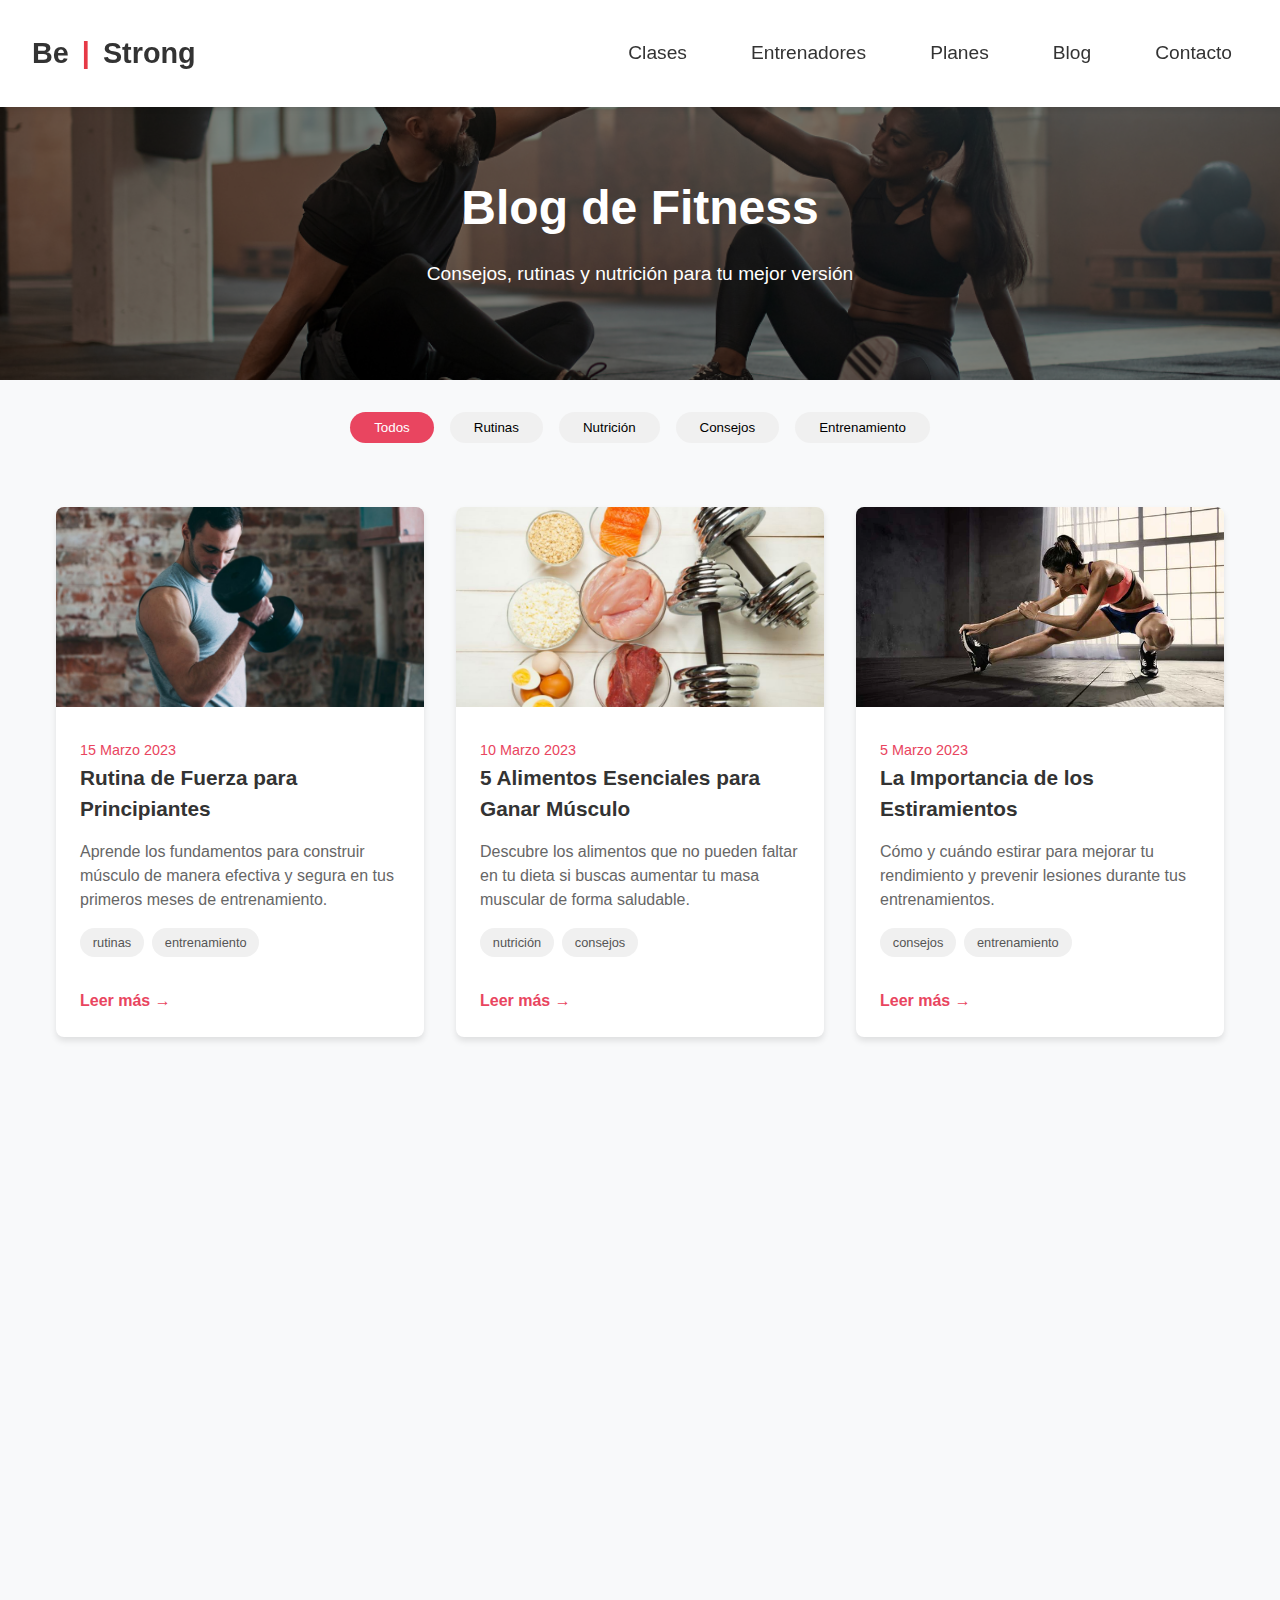
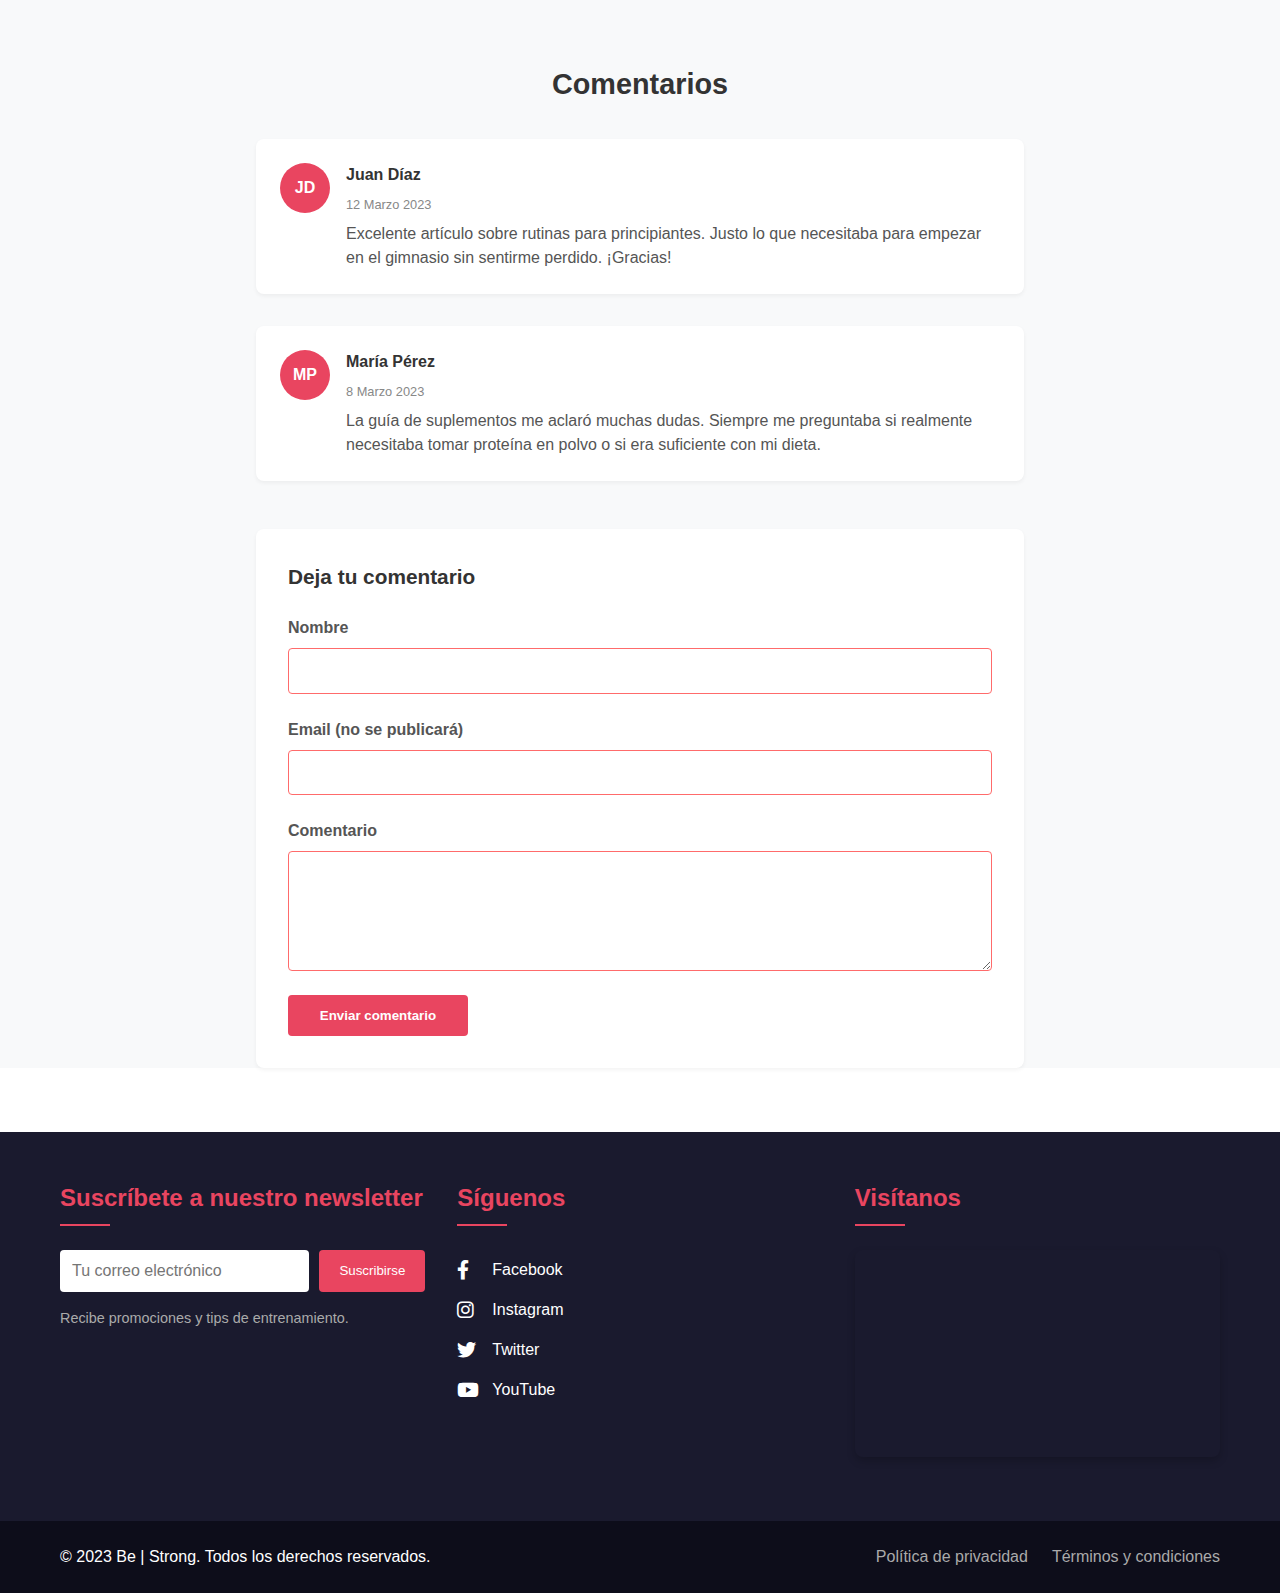
==== pages/blog.html @ 7ff8b57f "agregando blog.html - modificando JS" ====
<!DOCTYPE html>
<html lang="es">
  <head>
    <meta charset="UTF-8" />
    <meta name="viewport" content="width=device-width, initial-scale=1.0" />
    <title>Blog de Fitness | Be Strong</title>
    <link
      rel="stylesheet"
      href="https://cdnjs.cloudflare.com/ajax/libs/font-awesome/6.0.0-beta3/css/all.min.css"
    />
    <link rel="stylesheet" href="../assets/css/style.css" />
  </head>
  <body>
    <!-- Menú -->
    <header class="header">
      <nav class="navbar">
        <div class="container-logo">
          <a href="../index.html" class="logo"
            >Be <span class="logo-pipe">|</span> Strong</a
          >
        </div>
        <div class="container-menu">
          <ul class="nav-list">
            <li><a href="/pages/clases.html">Clases</a></li>
            <li><a href="/pages/entrenadores.html">Entrenadores</a></li>
            <li><a href="/pages/planes.html">Planes</a></li>
            <li><a href="/pages/blog.html" class="active">Blog</a></li>
            <li><a href="/pages/contacto.html">Contacto</a></li>
          </ul>
        </div>
      </nav>
    </header>

    <!-- Main -->
    <main class="blog-main">
      <!-- Hero Section -->
      <section class="blog-hero">
        <div class="hero-overlay"></div>
        <div class="hero-content">
          <h1>Blog de Fitness</h1>
          <p>Consejos, rutinas y nutrición para tu mejor versión</p>
        </div>
      </section>

      <!-- Filtros -->
      <div class="blog-filters">
        <button class="filter-btn active" data-filter="all">Todos</button>
        <button class="filter-btn" data-filter="rutinas">Rutinas</button>
        <button class="filter-btn" data-filter="nutricion">Nutrición</button>
        <button class="filter-btn" data-filter="consejos">Consejos</button>
        <button class="filter-btn" data-filter="entrenamiento">
          Entrenamiento
        </button>
      </div>

      <!-- Grid de artículos -->
      <div class="blog-container">
        <!-- Artículo 1 -->
        <article class="article-card" data-tags="rutinas entrenamiento">
          <img
            src="../assets/img/blog1.webp"
            alt="Rutina de fuerza"
            class="article-image"
          />
          <div class="article-content">
            <span class="article-date">15 Marzo 2023</span>
            <h2 class="article-title">Rutina de Fuerza para Principiantes</h2>
            <p class="article-excerpt">
              Aprende los fundamentos para construir músculo de manera efectiva
              y segura en tus primeros meses de entrenamiento.
            </p>
            <div class="article-tags">
              <span class="tag">rutinas</span>
              <span class="tag">entrenamiento</span>
            </div>
            <a href="#" class="read-more">Leer más →</a>
          </div>
        </article>

        <!-- Artículo 2 -->
        <article class="article-card" data-tags="nutricion consejos">
          <img
            src="../assets/img/blog2.jpg"
            alt="Alimentos saludables"
            class="article-image"
          />
          <div class="article-content">
            <span class="article-date">10 Marzo 2023</span>
            <h2 class="article-title">
              5 Alimentos Esenciales para Ganar Músculo
            </h2>
            <p class="article-excerpt">
              Descubre los alimentos que no pueden faltar en tu dieta si buscas
              aumentar tu masa muscular de forma saludable.
            </p>
            <div class="article-tags">
              <span class="tag">nutrición</span>
              <span class="tag">consejos</span>
            </div>
            <a href="#" class="read-more">Leer más →</a>
          </div>
        </article>

        <!-- Artículo 3 -->
        <article class="article-card" data-tags="consejos entrenamiento">
          <img
            src="../assets/img/blog3.webp"
            alt="Estiramientos"
            class="article-image"
          />
          <div class="article-content">
            <span class="article-date">5 Marzo 2023</span>
            <h2 class="article-title">La Importancia de los Estiramientos</h2>
            <p class="article-excerpt">
              Cómo y cuándo estirar para mejorar tu rendimiento y prevenir
              lesiones durante tus entrenamientos.
            </p>
            <div class="article-tags">
              <span class="tag">consejos</span>
              <span class="tag">entrenamiento</span>
            </div>
            <a href="#" class="read-more">Leer más →</a>
          </div>
        </article>

        <!-- Artículo 4 -->
        <article class="article-card" data-tags="nutricion">
          <img
            src="../assets/img/blog4.avif"
            alt="Suplementos"
            class="article-image"
          />
          <div class="article-content">
            <span class="article-date">28 Febrero 2023</span>
            <h2 class="article-title">Guía de Suplementos para Fitness</h2>
            <p class="article-excerpt">
              Qué suplementos valen la pena y cuáles son solo marketing. Una
              guía honesta basada en evidencia científica.
            </p>
            <div class="article-tags">
              <span class="tag">nutrición</span>
            </div>
            <a href="#" class="read-more">Leer más →</a>
          </div>
        </article>

        <!-- Artículo 5 -->
        <article class="article-card" data-tags="rutinas">
          <img
            src="../assets/img/blog5.jpg"
            alt="Cardio"
            class="article-image"
          />
          <div class="article-content">
            <span class="article-date">20 Febrero 2023</span>
            <h2 class="article-title">Cardio vs Pesas: ¿Qué es Mejor?</h2>
            <p class="article-excerpt">
              Analizamos los beneficios de cada tipo de entrenamiento y cómo
              combinarlos para maximizar tus resultados.
            </p>
            <div class="article-tags">
              <span class="tag">rutinas</span>
            </div>
            <a href="#" class="read-more">Leer más →</a>
          </div>
        </article>

        <!-- Artículo 6 -->
        <article class="article-card" data-tags="consejos">
          <img
            src="../assets/img/blog6.webp"
            alt="Motivación"
            class="article-image"
          />
          <div class="article-content">
            <span class="article-date">15 Febrero 2023</span>
            <h2 class="article-title">Cómo Mantener la Motivación en el Gym</h2>
            <p class="article-excerpt">
              Estrategias comprobadas para no abandonar tus entrenamientos y
              construir el hábito del ejercicio.
            </p>
            <div class="article-tags">
              <span class="tag">consejos</span>
            </div>
            <a href="#" class="read-more">Leer más →</a>
          </div>
        </article>
      </div>

      <!-- Sección de comentarios -->
      <section class="comments-section">
        <h2 class="comments-title">Comentarios</h2>

        <!-- Comentario 1 -->
        <div class="comment">
          <div class="comment-avatar">JD</div>
          <div class="comment-content">
            <div class="comment-author">Juan Díaz</div>
            <div class="comment-date">12 Marzo 2023</div>
            <div class="comment-text">
              Excelente artículo sobre rutinas para principiantes. Justo lo que
              necesitaba para empezar en el gimnasio sin sentirme perdido.
              ¡Gracias!
            </div>
          </div>
        </div>

        <!-- Comentario 2 -->
        <div class="comment">
          <div class="comment-avatar">MP</div>
          <div class="comment-content">
            <div class="comment-author">María Pérez</div>
            <div class="comment-date">8 Marzo 2023</div>
            <div class="comment-text">
              La guía de suplementos me aclaró muchas dudas. Siempre me
              preguntaba si realmente necesitaba tomar proteína en polvo o si
              era suficiente con mi dieta.
            </div>
          </div>
        </div>

        <!-- Formulario de comentarios -->
        <form class="comment-form">
          <h3 class="form-title">Deja tu comentario</h3>
          <div class="form-group">
            <label for="name">Nombre</label>
            <input type="text" id="name" required />
          </div>
          <div class="form-group">
            <label for="email">Email (no se publicará)</label>
            <input type="email" id="email" required />
          </div>
          <div class="form-group">
            <label for="comment">Comentario</label>
            <textarea id="comment" required></textarea>
          </div>
          <button type="submit" class="submit-btn">Enviar comentario</button>
        </form>
      </section>
    </main>

    <!-- Footer -->
    <footer class="footer">
      <div class="footer-container">
        <!-- Columna 1: Newsletter -->
        <div class="footer-column">
          <h3 class="footer-title">Suscríbete a nuestro newsletter</h3>
          <form class="newsletter-form">
            <input
              type="email"
              placeholder="Tu correo electrónico"
              required
              class="newsletter-input"
            />
            <button type="submit" class="newsletter-button">Suscribirse</button>
          </form>
          <p class="footer-text">Recibe promociones y tips de entrenamiento.</p>
        </div>

        <!-- Columna 2: Redes Sociales -->
        <div class="footer-column">
          <h3 class="footer-title">Síguenos</h3>
          <ul class="social-media">
            <li>
              <a
                href="#"
                class="social-link"
                target="_blank"
                aria-label="Facebook"
              >
                <i class="fab fa-facebook-f"></i> Facebook
              </a>
            </li>
            <li>
              <a
                href="#"
                class="social-link"
                target="_blank"
                aria-label="Instagram"
              >
                <i class="fab fa-instagram"></i> Instagram
              </a>
            </li>
            <li>
              <a
                href="#"
                class="social-link"
                target="_blank"
                aria-label="Twitter"
              >
                <i class="fab fa-twitter"></i> Twitter
              </a>
            </li>
            <li>
              <a
                href="#"
                class="social-link"
                target="_blank"
                aria-label="YouTube"
              >
                <i class="fab fa-youtube"></i> YouTube
              </a>
            </li>
          </ul>
        </div>

        <!-- Columna 3: Mapa -->
        <div class="footer-column">
          <h3 class="footer-title">Visítanos</h3>
          <div class="map-container">
            <iframe
              src="https://www.google.com/maps/embed?pb=!1m18!1m12!1m3!1d3284.016887889527!2d-58.383759!3d-34.603734!2m3!1f0!2f0!3f0!3m2!1i1024!2i768!4f13.1!3m3!1m2!1s0x0%3A0x0!2zMzTCsDM2JzEzLjQiUyA1OMKwMjMnMDEuNSJX!5e0!3m2!1sen!2sar!4v1620000000000!5m2!1sen!2sar"
              width="100%"
              height="200"
              style="border: 0"
              allowfullscreen=""
              loading="lazy"
              aria-label="Mapa de ubicación del gimnasio"
            >
            </iframe>
          </div>
        </div>
      </div>

      <!-- Copyright -->
      <div class="footer-bottom">
        <div class="container">
          <p>&copy; 2023 Be | Strong. Todos los derechos reservados.</p>
          <ul class="footer-links">
            <li><a href="#">Política de privacidad</a></li>
            <li><a href="#">Términos y condiciones</a></li>
          </ul>
        </div>
      </div>
    </footer>

    <script src="../assets/js/main.js"></script>
  </body>
</html>
---- assets/css/style.css ----
* {
  margin: 0;
  padding: 0;
  box-sizing: border-box;
}

html,
body {
  height: 100%;
  font-family: sans-serif;
  line-height: 1.5;
  background: #fff;
  color: #000;
}

/* header */
.header {
  width: 100%;
  top: 0%;
  left: 0%;
  background-color: #fff;
  padding: 1rem;
  text-align: center;
  position: fixed;
  z-index: 1000;
  box-shadow: 0 2px 5px rgba(0, 0, 0, 0.1);
}

/* nav */

.navbar {
  display: flex;
  justify-content: space-between;
  align-items: center;
  padding: 1rem;
  margin: 0 auto;
}

.logo {
  font-size: 1.8rem;
  font-weight: bold;
  color: #333;
  text-decoration: none;
  font-family: Arial, sans-serif;
}

.logo-pipe {
  color: #e63946; /* Color rojo para el símbolo | */
  margin: 0 5px; /* Espaciado opcional */
}

.logo:hover .logo-pipe {
  color: #c1121f; /* Color más oscuro al pasar el mouse */
  transform: rotate(90deg); /* Efecto divertido opcional */
  transition: all 0.3s ease;
}

.nav-list {
  list-style: none;
  display: flex;
  gap: 2rem;
}

.nav-list a {
  text-decoration: none;
  color: #333;
  font-size: 1.2rem;
  font-weight: 500;
  padding: 0.5rem 1rem;
  border-radius: 5px;
  transition: background-color 0.3s ease;
}

.nav-list li a:hover {
  background-color: #ff6b6b;
  transition: color 0.3s ease;
}

/* hero */

.hero {
  position: relative;
  height: 100vh; /* Altura completa de la pantalla */
  /*width: 100vw; /* Ancho completo de la pantalla */
  overflow: hidden;
  display: flex;
  align-items: center;
  justify-content: center;
  text-align: center;
}

.video-background {
  position: absolute;
  top: 0;
  left: 0;
  width: 100%;
  height: 100%;
  /*z-index: -1; */
}

.video-background iframe {
  position: absolute;
  top: 50%;
  left: 50%;
  width: 100vw;
  height: 100vh;
  min-width: 100%;
  min-height: 100%;
  transform: translate(-50%, -50%);
  object-fit: cover; /* Cubre todo el espacio disponible */
}

.video-overlay {
  position: absolute;
  top: 0;
  left: 0;
  width: 100%;
  height: 100%;
  background: rgba(0, 0, 0, 0.5);
  z-index: 0; /* Asegúrate de que el overlay esté detrás del contenido */
}

/* Contenido del hero (texto y botón) */
.hero-content {
  position: relative;
  z-index: 1;
  color: white;
  padding: 0 20px;
  max-width: 800px;
  margin: 0 auto;
}

/* Animaciones */
.hero-title {
  font-size: 4rem;
  margin-bottom: 1rem;
  opacity: 0;
  transform: translateY(30px);
  animation: fadeInUp 1s forwards 0.3s;
}

.hero-subtitle {
  font-size: 1.5rem;
  margin-bottom: 2rem;
  opacity: 0;
  transform: translateY(30px);
  animation: fadeInUp 1s forwards;
}

.hero-button {
  display: inline-block;
  padding: 15px 30px;
  background: #e63946;
  color: white;
  text-decoration: none;
  border-radius: 50px;
  font-weight: bold;
  text-transform: uppercase;
  opacity: 0;
  transform: translateY(30px);
  animation: fadeInUp 1s forwards 0.9s;
  transition: background 0.3s;
}

.hero-button:hover {
  background-color: #c1121f;
}

/* Keyframes para la animación */
@keyframes fadeInUp {
  to {
    opacity: 1;
    transform: translateY(0);
  }
}

/* Responsive para móviles */
@media (max-width: 768px) {
  .hero-title {
    font-size: 2.5rem;
  }

  .hero-subtitle {
    font-size: 1.2rem;
  }
}

/* main */

.main {
  padding: 4rem;
  background-color: f8f9fa;
}

.section-container {
  max-width: 1200px;
  margin: 0 auto;
  padding: 0 20px;
}

.section-title {
  font-size: 2.5rem;
  margin-bottom: 3rem;
  text-align: center;
  color: #333;
}

/* cards */

.cards-container {
  display: grid;
  grid-template-columns: repeat(2, 1fr); /* 2 columnas por defecto */
  gap: 2rem;
  max-width: 1200px; /* Opcional: limita el ancho máximo */
  margin: 0 auto; /* Centra el contenedor */
}

.card {
  background: white;
  border-radius: 10px;
  box-shadow: 0 4px 20px rgba(0, 0, 0, 0.1);
  overflow: hidden;
  transition: all 0.3s ease;
}

.card:hover {
  transform: translateY(-10px);
  box-shadow: 0 8px 40px rgba(0, 0, 0, 0.2);
}

.card-image {
  height: 200px;
  overflow: hidden;
}

.card-image img {
  width: 100%;
  height: 100%;
  object-fit: cover;
  transition: transform 0.5s ease;
}

.card:hover .card-image img {
  transform: scale(1.1);
}

.card-content {
  padding: 1.5rem;
}

.card-content h3 {
  font-size: 1.5rem;
  margin-bottom: 0.5rem;
  color: #222;
}

.card-content p {
  font-size: 1.5rem;
  color: #666;
  line-height: 1.5;
}

.card-button {
  display: inline-block;
  padding: 0.6rem 1.2rem;
  background: #e63946;
  color: white;
  text-decoration: none;
  border-radius: 5px;
  font-weight: 600;
  text-transform: uppercase;
  transition: background-color 0.3s ease;
}

.card-button:hover {
  background-color: #c1121f;
}

@media (max-width: 1024px) {
  .cards-container {
    grid-template-columns: repeat(2, 1fr); /* Mantiene 2 columnas */
  }
}

/* Móviles (menos de 768px) */
@media (max-width: 768px) {
  .cards-container {
    grid-template-columns: 1fr; /* 1 columna */
  }
}

/* Pantallas muy grandes (opcional) */
@media (min-width: 1600px) {
  .cards-container {
    grid-template-columns: repeat(
      2,
      1fr
    ); /* Mantiene 2 columnas incluso en pantallas XL */
  }
}

/* contador */

.counter-section {
  background-color: #1a1a2e; /* Fondo oscuro para destacar */
  padding: 4rem 0;
  text-align: center;
  color: white;
  margin-top: 4rem; /* Espacio entre secciones */
}

.counter-container {
  display: grid;
  grid-template-columns: repeat(4, 1fr);
  gap: 2rem;
  max-width: 1200px;
  margin: 0 auto;
  padding: 0 20px;
}

/* Estilos de cada contador */
.counter {
  padding: 1.5rem;
}

.counter-number {
  display: block;
  font-size: 3.5rem;
  font-weight: 700;
  color: #e94560; /* Color destacado */
  margin-bottom: 0.5rem;
  animation: pulse 2s infinite; /* Efecto de pulso */
}

.counter-text {
  font-size: 1.2rem;
  opacity: 0.9;
}

/* Animación del número (Keyframes) */
@keyframes pulse {
  0% {
    transform: scale(1);
  }
  50% {
    transform: scale(1.1);
  }
  100% {
    transform: scale(1);
  }
}

/* Responsive */
@media (max-width: 768px) {
  .counter-container {
    grid-template-columns: repeat(2, 1fr);
  }
  .counter-number {
    font-size: 2.5rem;
  }
}

/* testimonios */
/* Estilos generales */
.testimonials {
  padding: 4rem 1rem;
  background-color: #f8f9fa;
  text-align: center;
}

.testimonials-title {
  font-size: 2rem;
  margin-bottom: 2rem;
  color: #333;
}

/* Carrusel con CSS Scroll Snap */
.testimonials-carousel {
  display: flex;
  overflow-x: auto;
  scroll-snap-type: x mandatory;
  gap: 1.5rem;
  padding: 1rem 0;
}

/* Oculta la barra de scroll */
/* .testimonials-carousel::-webkit-scrollbar {
  display: none;
}
*/
/* Estilos de cada tarjeta de testimonio */
.testimonial-card {
  scroll-snap-align: center;
  flex: 0 0 80%; /* Ancho de cada tarjeta (80% del contenedor) */
  max-width: 400px;
  background: white;
  border-radius: 10px;
  box-shadow: 0 4px 8px rgba(0, 0, 0, 0.1);
  padding: 1.5rem;
}

.testimonial-content {
  display: flex;
  flex-direction: column;
  height: 100%;
}

.testimonial-text {
  font-size: 1.1rem;
  font-style: italic;
  color: #555;
  margin-bottom: 1rem;
}

.testimonial-text::before {
  content: '"';
  font-size: 3rem;
  color: #e63946;
  opacity: 0.3;
  position: absolute;
  left: 10px;
  top: 10px;
}

.testimonial-author {
  font-weight: bold;
  color: #e63946; /* Color de tu marca */
  margin-top: auto; /* Alinea al final */
}

/* Efecto hover opcional */
.testimonial-card:hover {
  transform: translateY(-5px);
  box-shadow: 0 8px 16px rgba(0, 0, 0, 0.1);
  transition: all 0.3s ease;
}

/* Responsive */
@media (min-width: 768px) {
  .testimonial-card {
    flex: 0 0 45%; /* 2 tarjetas visibles en tablets */
  }
}

@media (min-width: 1024px) {
  .testimonial-card {
    flex: 0 0 30%; /* 3 tarjetas visibles en desktop */
  }
}

/* footer */
.footer {
  background-color: #1a1a2e;
  color: white;
  padding: 3rem 0 0;
  font-family: "Arial", sans-serif;
}

.footer-container {
  display: grid;
  grid-template-columns: repeat(auto-fit, minmax(250px, 1fr));
  gap: 2rem;
  max-width: 1200px;
  margin: 0 auto;
  padding: 0 20px;
}

.footer-column {
  margin-bottom: 2rem;
}

.footer-title {
  font-size: 1.5rem;
  margin-bottom: 1.5rem;
  color: #e94560;
  position: relative;
  padding-bottom: 10px;
}

.footer-title::after {
  content: "";
  position: absolute;
  left: 0;
  bottom: 0;
  width: 50px;
  height: 2px;
  background: #e94560;
}

/* Newsletter */
.newsletter-form {
  display: flex;
  gap: 10px;
  margin-bottom: 1rem;
}

.newsletter-input {
  flex: 1;
  padding: 12px;
  border: none;
  border-radius: 4px;
  font-size: 1rem;
}

.newsletter-button {
  background-color: #e94560;
  color: white;
  border: none;
  padding: 0 20px;
  border-radius: 4px;
  cursor: pointer;
  transition: background 0.3s;
}

.newsletter-button:hover {
  background-color: #c1121f;
}

.footer-text {
  color: #aaa;
  font-size: 0.9rem;
}

/* Redes Sociales */
.social-media {
  list-style: none;
  padding: 0;
}

.social-link {
  color: white;
  text-decoration: none;
  display: flex;
  align-items: center;
  gap: 10px;
  padding: 8px 0;
  transition: color 0.3s;
}

.social-link:hover {
  color: #e94560;
}

.social-link i {
  font-size: 1.2rem;
  width: 25px;
}

/* Mapa */
.map-container {
  border-radius: 8px;
  overflow: hidden;
  box-shadow: 0 4px 8px rgba(0, 0, 0, 0.2);
}

/* Footer inferior */
.footer-bottom {
  background-color: #0d0d1a;
  padding: 1.5rem 0;
  margin-top: 2rem;
}

.footer-bottom .container {
  max-width: 1200px;
  margin: 0 auto;
  padding: 0 20px;
  display: flex;
  justify-content: space-between;
  align-items: center;
  flex-wrap: wrap;
  gap: 1rem;
}

.footer-links {
  display: flex;
  gap: 1.5rem;
  list-style: none;
  padding: 0;
}

.footer-links a {
  color: #aaa;
  text-decoration: none;
  transition: color 0.3s;
}

.footer-links a:hover {
  color: white;
}

/* Responsive */
@media (max-width: 768px) {
  .newsletter-form {
    flex-direction: column;
  }

  .footer-bottom .container {
    flex-direction: column;
    text-align: center;
  }
}

/* ************************************** */
/* estilos pagina clases.html            */
/* ************************************** */
.clases-main {
  padding-top: 80px;
}

/* Hero Section */
.clases-hero {
  position: relative;
  height: 300px;
  background: url("../img/classes-hero.jpg") center/cover no-repeat;
  display: flex;
  align-items: center;
  justify-content: center;
  color: white;
  text-align: center;
}

.hero-overlay {
  position: absolute;
  top: 0;
  left: 0;
  width: 100%;
  height: 100%;
  background: rgba(0, 0, 0, 0.5);
}

.hero-content {
  position: relative;
  z-index: 1;
  max-width: 800px;
  padding: 0 20px;
}

.hero-content h1 {
  font-size: 3rem;
  margin-bottom: 1rem;
}

.hero-content p {
  font-size: 1.2rem;
}

/* Filtros */
.filters-section {
  text-align: center;
  padding: 2rem 0;
  background: #f8f9fa;
}

.filters-container {
  display: flex;
  justify-content: center;
  flex-wrap: wrap;
  gap: 1rem;
  margin-top: 1rem;
}

.filter-input {
  position: absolute;
  opacity: 0;
}

.filter-label {
  padding: 0.5rem 1.5rem;
  background: #e0e0e0;
  border-radius: 50px;
  cursor: pointer;
  transition: all 0.3s ease;
}

.filter-input:checked + .filter-label {
  background: #e63946;
  color: white;
}

/* Galería Masonry */
.masonry-grid {
  display: grid;
  grid-template-columns: repeat(auto-fill, minmax(300px, 1fr));
  grid-auto-rows: minmax(200px, auto);
  gap: 1.5rem;
  padding: 2rem;
}

.masonry-item {
  display: block; /* Cambiado de none a block */
  opacity: 1;
  transform: scale(1);
  transition: all 0.4s ease;
}

.class-card {
  position: relative;
  height: 100%;
  overflow: hidden;
  border-radius: 8px;
  box-shadow: 0 4px 8px rgba(0, 0, 0, 0.1);
}

.class-card img {
  width: 100%;
  height: 100%;
  object-fit: cover;
  transition: transform 0.5s ease;
}

.card-overlay {
  position: absolute;
  bottom: 0;
  left: 0;
  width: 100%;
  padding: 1.5rem;
  background: rgba(0, 0, 0, 0.8);
  color: white;
  transform: translateY(100%);
  transition: transform 0.3s ease;
}

.class-card:hover .card-overlay {
  transform: translateY(0);
}

.class-card:hover img {
  transform: scale(1.05);
}

.overlay-btn {
  margin-top: 1rem;
  padding: 0.5rem 1rem;
  background: #e63946;
  color: white;
  border: none;
  border-radius: 4px;
  cursor: pointer;
  transition: background 0.3s ease;
}

.overlay-btn:hover {
  background: #c1121f;
}

/* -------------------------------------------------- */
/* FILTRADO CON :has()  */
/* -------------------------------------------------- */

/* Ocultar elementos no seleccionados */
.filter-gallery-container:has(#musculacion:checked)
  .masonry-item:not(.musculacion),
.filter-gallery-container:has(#crossfit:checked) .masonry-item:not(.crossfit),
.filter-gallery-container:has(#yoga:checked) .masonry-item:not(.yoga),
.filter-gallery-container:has(#spinning:checked) .masonry-item:not(.spinning) {
  display: none;
  opacity: 0;
  transform: scale(0.9);
}

/* Mostrar elementos seleccionados */
.filter-gallery-container:has(#musculacion:checked) .masonry-item.musculacion,
.filter-gallery-container:has(#crossfit:checked) .masonry-item.crossfit,
.filter-gallery-container:has(#yoga:checked) .masonry-item.yoga,
.filter-gallery-container:has(#spinning:checked) .masonry-item.spinning {
  display: block;
  opacity: 1;
  transform: scale(1);
}

/* Mostrar todos cuando se selecciona "Todas" */
.filter-gallery-container:has(#all:checked) .masonry-item {
  display: block;
  opacity: 1;
  transform: scale(1);
}

/* Responsive */
@media (max-width: 768px) {
  .masonry-grid {
    grid-template-columns: 1fr;
    padding: 1rem;
  }

  .filters-container {
    gap: 0.5rem;
  }

  .filter-label {
    padding: 0.5rem 1rem;
    font-size: 0.9rem;
  }

  .schedule-table {
    display: block;
    width: 100%;
  }

  .schedule-table thead {
    display: none;
  }

  .schedule-table tbody,
  .schedule-table tr,
  .schedule-table td {
    display: block;
    width: 100%;
  }

  .schedule-table tr {
    margin-bottom: 1rem;
    position: relative;
  }

  .schedule-table td {
    text-align: right;
    padding-left: 50%;
  }

  .schedule-table td::before {
    content: attr(data-label);
    position: absolute;
    left: 1rem;
    width: calc(50% - 1rem);
    text-align: left;
    font-weight: bold;
  }

  .schedule-table td:first-child {
    background-color: #e63946;
    color: white;
    text-align: center;
    padding-left: 1rem;
  }

  .schedule-table td:first-child::before {
    display: none;
  }
}

/* Horarios */
.schedule-section {
  padding: 3rem 0;
  background: #f8f9fa;
}

.section-title {
  text-align: center;
  margin-bottom: 2rem;
  font-size: 2rem;
  color: #333;
}

.table-container {
  overflow-x: auto;
  padding: 0 1rem;
  max-width: 1200px;
  margin: 0 auto;
}

.schedule-table {
  width: 100%;
  border-collapse: collapse;
  margin: 0 auto;
}

.schedule-table th,
.schedule-table td {
  padding: 1rem;
  text-align: center;
  border: 1px solid #ddd;
}

.schedule-table th {
  background-color: #e63946;
  color: white;
}

.schedule-table tr:nth-child(even) {
  background-color: #f2f2f2;
}

.schedule-table tr:hover {
  background-color: #e9e9e9;
}

/* ************************************** */
/* estilos pagina entrenadores.html            */
/* ************************************** */

/* Estilos generales */
.entrenadores-main {
  padding-top: 80px;
  background-color: #f8f9fa;
}

/* Hero Section */
.entrenadores-hero {
  position: relative;
  height: 300px;
  background: url("../img/trainer-hero.jpg") center/cover no-repeat;
  display: flex;
  align-items: center;
  justify-content: center;
  color: white;
  text-align: center;
}

.hero-overlay {
  position: absolute;
  top: 0;
  left: 0;
  width: 100%;
  height: 100%;
  background: rgba(0, 0, 0, 0.5);
}

.hero-content {
  position: relative;
  z-index: 1;
  max-width: 800px;
  padding: 0 20px;
}

.hero-content h1 {
  font-size: 3rem;
  margin-bottom: 1rem;
}

.hero-content p {
  font-size: 1.2rem;
}

/* Sección de Entrenadores */
.trainers-section {
  padding: 3rem 1rem;
  max-width: 1200px;
  margin: 0 auto;
}

.section-title {
  text-align: center;
  font-size: 2.5rem;
  margin-bottom: 1rem;
  color: #333;
}

.section-subtitle {
  text-align: center;
  color: #666;
  margin-bottom: 3rem;
  font-style: italic;
}

.trainers-grid {
  display: grid;
  grid-template-columns: repeat(auto-fit, minmax(300px, 1fr));
  gap: 2rem;
  padding: 1rem;
}

/* Tarjetas Flip */
.trainer-card {
  perspective: 1000px;
  height: 400px;
}

.card-inner {
  position: relative;
  width: 100%;
  height: 100%;
  transition: transform 0.8s;
  transform-style: preserve-3d;
  box-shadow: 0 4px 8px rgba(0, 0, 0, 0.1);
  border-radius: 10px;
  /*overflow: hidden;*/
}

.trainer-card:hover .card-inner {
  transform: rotateY(180deg);
}

.card-front,
.card-back {
  position: absolute;
  width: 100%;
  height: 100%;
  backface-visibility: hidden;
  display: flex;
  flex-direction: column;
  align-items: center;
  padding: 2rem;
  box-sizing: border-box;
}

.card-front {
  background-color: white;
  justify-content: center;
}

.card-front img {
  width: 150px;
  height: 150px;
  border-radius: 50%;
  object-fit: cover;
  border: 5px solid #e63946;
  margin-bottom: 1.5rem;
}

.card-front h3 {
  font-size: 1.5rem;
  margin-bottom: 0.5rem;
  color: #333;
}

.card-front p {
  color: #e63946;
  font-weight: bold;
  margin-bottom: 1.5rem;
}

.card-back {
  background-color: #1a1a2e;
  color: white;
  transform: rotateY(180deg);
  justify-content: space-around;
}

.card-back h3 {
  font-size: 1.5rem;
  margin-bottom: 0.5rem;
  color: #e63946;
}

.specialty {
  color: #aaa;
  margin-bottom: 1.5rem;
  font-style: italic;
}

/* Sistema de Rating con Estrellas */
.rating {
  display: flex;
  margin: 1rem 0;
  justify-content: center;
}

.star {
  color: #ddd;
  font-size: 1.2rem;
  position: relative;
  margin: 0 7px;
  width: 20px; /* Ancho fijo para las estrellas */
  height: 20px; /* Alto fijo para las estrellas */
}

.star.full::before {
  content: "\2605";
  color: #e63946;
  position: absolute;
  left: 0;
  top: 0;
}

.star.half::before {
  content: "\2605";
  color: #e63946;
  position: absolute;
  left: 0;
  top: 0;
  width: 50%;
  overflow: hidden;
}

/* Estrella vacía - visible siempre */
.star::after {
  content: "\2605";
  position: fixed;
  left: 0;
  top: 0;
  color: #ddd;
}

/* Barras de Habilidades */
.skills {
  width: 100%;
  margin: 1.5rem 0;
}

.skill {
  display: flex;
  align-items: center;
  margin-bottom: 1rem;
}

.skill span:first-child {
  width: 100px;
  font-weight: bold;
}

.skill-bar {
  flex-grow: 1;
  height: 10px;
  background: #333;
  border-radius: 5px;
  margin: 0 1rem;
  overflow: hidden;
}

.skill-level {
  height: 100%;
  background: #e63946;
  border-radius: 5px;
  transition: width 1.5s ease-out;
}

.skill-percent {
  width: 40px;
  text-align: right;
}

/* Botón de Contacto */
.btn-contact {
  padding: 0.8rem 2rem;
  background: #e63946;
  color: white;
  border: none;
  border-radius: 50px;
  cursor: pointer;
  font-weight: bold;
  transition: all 0.3s ease;
  margin-top: 1rem;
}

.btn-contact:hover {
  background: #c1121f;
  transform: translateY(-3px);
  box-shadow: 0 5px 15px rgba(230, 57, 70, 0.4);
}

/* Responsive */
@media (max-width: 768px) {
  .trainers-grid {
    grid-template-columns: 1fr;
  }

  .hero-content h1 {
    font-size: 2.5rem;
  }

  .trainer-card {
    height: 350px;
  }
}

/* ************************************** */
/* estilos pagina contacto.html            */
/* ************************************** */

/* Estilos generales */
.contacto-main {
  padding-top: 80px;
  background-color: #f8f9fa;
}

/* Hero Section */
.contacto-hero {
  position: relative;
  height: 300px;
  background: url("../img/contact-hero.jpg") center/cover no-repeat;
  display: flex;
  align-items: center;
  justify-content: center;
  color: white;
  text-align: center;
}

.hero-overlay {
  position: absolute;
  top: 0;
  left: 0;
  width: 100%;
  height: 100%;
  background: rgba(0, 0, 0, 0.5);
}

.hero-content {
  position: relative;
  z-index: 1;
  max-width: 800px;
  padding: 0 20px;
}

.hero-content h1 {
  font-size: 3rem;
  margin-bottom: 1rem;
}

.hero-content p {
  font-size: 1.2rem;
}

/* Formulario de Contacto */
.contact-form-section {
  padding: 3rem 1rem;
  max-width: 1200px;
  margin: 0 auto;
}

.form-container {
  display: grid;
  grid-template-columns: 1fr 1fr;
  gap: 3rem;
  margin-top: 2rem;
}

.contact-form {
  display: flex;
  flex-direction: column;
  gap: 1.5rem;
}

.form-group {
  position: relative;
  display: flex;
  flex-direction: column;
}

.form-group label {
  margin-bottom: 0.5rem;
  font-weight: 600;
  color: #333;
}

.form-group input,
.form-group select,
.form-group textarea {
  padding: 0.8rem 1rem;
  border: 2px solid #ddd;
  border-radius: 5px;
  font-size: 1rem;
  transition: all 0.3s ease;
}

.form-group textarea {
  resize: vertical;
  min-height: 120px;
}

.form-group input:focus,
.form-group select:focus,
.form-group textarea:focus {
  border-color: #e63946;
  outline: none;
  box-shadow: 0 0 0 3px rgba(230, 57, 70, 0.2);
}

/* Validación en tiempo real */
.form-group input:invalid:not(:focus):not(:placeholder-shown),
.form-group textarea:invalid:not(:focus):not(:placeholder-shown) {
  border-color: #ff6b6b;
}

.form-group input:valid:not(:focus):not(:placeholder-shown),
.form-group textarea:valid:not(:focus):not(:placeholder-shown) {
  border-color: #51cf66;
}

.validation-icon {
  position: absolute;
  right: 15px;
  top: 38px;
  width: 20px;
  height: 20px;
  opacity: 0;
  transition: opacity 0.3s ease;
}

.form-group
  input:invalid:not(:focus):not(:placeholder-shown)
  + .validation-icon,
.form-group
  textarea:invalid:not(:focus):not(:placeholder-shown)
  + .validation-icon {
  opacity: 1;
  background: url("data:image/svg+xml,%3Csvg xmlns='http://www.w3.org/2000/svg' viewBox='0 0 24 24' fill='%23ff6b6b'%3E%3Cpath d='M12 2C6.48 2 2 6.48 2 12s4.48 10 10 10 10-4.48 10-10S17.52 2 12 2zm1 15h-2v-2h2v2zm0-4h-2V7h2v6z'/%3E%3C/svg%3E")
    no-repeat center;
}

.form-group input:valid:not(:focus):not(:placeholder-shown) + .validation-icon,
.form-group
  textarea:valid:not(:focus):not(:placeholder-shown)
  + .validation-icon {
  opacity: 1;
  background: url("data:image/svg+xml,%3Csvg xmlns='http://www.w3.org/2000/svg' viewBox='0 0 24 24' fill='%2351cf66'%3E%3Cpath d='M12 2C6.48 2 2 6.48 2 12s4.48 10 10 10 10-4.48 10-10S17.52 2 12 2zm-2 15l-5-5 1.41-1.41L10 14.17l7.59-7.59L19 8l-9 9z'/%3E%3C/svg%3E")
    no-repeat center;
}

.error-message {
  color: #ff6b6b;
  font-size: 0.8rem;
  margin-top: 0.3rem;
  height: 0;
  overflow: hidden;
  transition: height 0.3s ease;
}

.form-group input:invalid:not(:focus):not(:placeholder-shown) ~ .error-message,
.form-group
  textarea:invalid:not(:focus):not(:placeholder-shown)
  ~ .error-message {
  height: 20px;
}

/* Botón de enviar */
.form-actions {
  margin-top: 1rem;
}

.submit-btn {
  position: relative;
  padding: 0.8rem 2rem;
  background: #e63946;
  color: white;
  border: none;
  border-radius: 50px;
  cursor: pointer;
  font-weight: bold;
  transition: all 0.3s ease;
  overflow: hidden;
  width: 180px;
}

.submit-btn:hover {
  background: #c1121f;
  transform: translateY(-3px);
  box-shadow: 0 5px 15px rgba(230, 57, 70, 0.4);
}

.spinner {
  position: absolute;
  top: 50%;
  left: 50%;
  transform: translate(-50%, -50%);
  width: 20px;
  height: 20px;
  border: 3px solid rgba(255, 255, 255, 0.3);
  border-radius: 50%;
  border-top-color: white;
  opacity: 0;
  transition: opacity 0.3s ease;
  animation: spin 1s linear infinite;
}

@keyframes spin {
  to {
    transform: translate(-50%, -50%) rotate(360deg);
  }
}

.submit-btn.sending .btn-text {
  opacity: 0;
}

.submit-btn.sending .spinner {
  opacity: 1;
}

/* Información de contacto */
.contact-info {
  background: #1a1a2e;
  color: white;
  padding: 2rem;
  border-radius: 10px;
  height: fit-content;
}

.contact-info h3 {
  font-size: 1.5rem;
  margin-bottom: 1.5rem;
  color: #e63946;
}

.info-item {
  display: flex;
  align-items: center;
  margin-bottom: 1.5rem;
}

.info-item i {
  font-size: 1.2rem;
  margin-right: 1rem;
  color: #e63946;
  width: 25px;
  text-align: center;
}

.social-links {
  display: flex;
  gap: 1rem;
  margin-top: 2rem;
}

.social-links a {
  color: white;
  font-size: 1.2rem;
  transition: color 0.3s ease;
}

.social-links a:hover {
  color: #e63946;
}

/* Modal de Confirmación */
.modal {
  display: none;
  position: fixed;
  top: 0;
  left: 0;
  width: 100%;
  height: 100%;
  background: rgba(0, 0, 0, 0.7);
  z-index: 1000;
  justify-content: center;
  align-items: center;
}

.modal-content {
  background: white;
  padding: 2rem;
  border-radius: 10px;
  text-align: center;
  max-width: 400px;
  width: 90%;
  position: relative;
}

.close-modal {
  position: absolute;
  top: 15px;
  right: 15px;
  font-size: 1.5rem;
  cursor: pointer;
  color: #666;
}

.modal-icon {
  font-size: 4rem;
  color: #51cf66;
  margin-bottom: 1rem;
}

.modal h2 {
  color: #333;
  margin-bottom: 1rem;
}

.modal p {
  color: #666;
  margin-bottom: 1.5rem;
}

.modal-btn {
  padding: 0.8rem 2rem;
  background: #e63946;
  color: white;
  border: none;
  border-radius: 50px;
  cursor: pointer;
  font-weight: bold;
  transition: all 0.3s ease;
}

.modal-btn:hover {
  background: #c1121f;
}

/* Responsive */
@media (max-width: 768px) {
  .form-container {
    grid-template-columns: 1fr;
  }

  .hero-content h1 {
    font-size: 2.5rem;
  }
}

@media (max-width: 480px) {
  .contact-form {
    gap: 1rem;
  }

  .form-group input,
  .form-group select,
  .form-group textarea {
    padding: 0.7rem;
  }
}

/* ************************************** */
/* estilos pagina planes.html            */
/* ************************************** */
/* Sección de precios */

.planes-main {
  padding-top: 80px;
  background-color: #f8f9fa;
}

/* Hero Section */
.planes-hero {
  position: relative;
  height: 300px;
  background: url("../img/planes-hero.jpg") center/cover no-repeat;
  display: flex;
  align-items: center;
  justify-content: center;
  color: white;
  text-align: center;
}

.hero-overlay {
  position: absolute;
  top: 0;
  left: 0;
  width: 100%;
  height: 100%;
  background: rgba(0, 0, 0, 0.5);
}

.hero-content {
  position: relative;
  z-index: 1;
  max-width: 800px;
  padding: 0 20px;
}

.hero-content h1 {
  font-size: 3rem;
  margin-bottom: 1rem;
}

.hero-content p {
  font-size: 1.2rem;
}

.pricing-section {
  padding: 6rem 1rem 4rem;
  max-width: 1200px;
  margin: auto;
  text-align: center;
}

.pricing-title {
  font-size: 2.5rem;
  margin-bottom: 2rem;
  color: #e94560;
}

/* Toggle mensual/anual */
.billing-toggle {
  margin-bottom: 2rem;
  display: flex;
  justify-content: center;
}

.toggle-checkbox {
  display: none;
}

.toggle-label {
  background: #ddd;
  border-radius: 50px;
  display: flex;
  align-items: center;
  position: relative;
  width: 160px;
  height: 40px;
  cursor: pointer;
  padding: 0 10px;
  justify-content: space-between;
  font-weight: bold;
  user-select: none;
}

.toggle-slider {
  position: absolute;
  width: 80px;
  height: 36px;
  background: #e94560;
  border-radius: 50px;
  transition: 0.3s;
  top: 2px;
  left: 2px;
  z-index: 0;
}

.toggle-label span {
  /*position: relative;*/
  /*z-index: 1;*/
  width: 50%;
  text-align: center;
  color: #333;
}

/* Mover el slider si está activado */
.toggle-checkbox:checked + .toggle-label .toggle-slider {
  transform: translateX(80px);
}

/* Tabla de precios */
.pricing-table {
  display: grid;
  grid-template-columns: repeat(auto-fit, minmax(250px, 1fr));
  gap: 2rem;
}

.plan-card {
  background: #f9f9f9;
  border: 2px solid transparent;
  padding: 2rem;
  border-radius: 15px;
  transition: all 0.3s ease;
  box-shadow: 0 4px 6px rgba(0, 0, 0, 0.1);
}

.plan-card:hover {
  border-color: #e94560;
  transform: translateY(-5px);
}

.plan-card.highlighted {
  background: #ffe4e4;
  border-color: #e94560;
}

.plan-card h2 {
  font-size: 1.5rem;
  color: #333;
}

.plan-card .price {
  font-size: 2rem;
  color: #e94560;
  margin: 1rem 0;
}

.plan-card ul {
  list-style: none;
  padding: 0;
  margin-bottom: 1.5rem;
}

.plan-card li {
  margin: 0.5rem 0;
  font-size: 1rem;
}

/* Botón */
.btn-select {
  background: #e94560;
  color: white;
  border: none;
  padding: 0.7rem 1.5rem;
  border-radius: 8px;
  cursor: pointer;
  transition: background 0.3s ease;
}

.btn-select:hover {
  background: #c1121f;
}

/* Tooltip */
.tooltip {
  position: relative;
  cursor: help;
  border-bottom: 1px dotted #888;
}

.tooltip::after {
  content: attr(data-tooltip);
  position: absolute;
  bottom: 125%;
  left: 50%;
  transform: translateX(-50%);
  background: #333;
  color: white;
  padding: 8px 12px;
  border-radius: 5px;
  white-space: nowrap;
  opacity: 0;
  pointer-events: none;
  transition: opacity 0.3s ease;
  z-index: 10;
}

.tooltip:hover::after {
  opacity: 1;
}

/* Cambio de precio al toggle */
#billingSwitch:checked ~ .pricing-table .price {
  content: attr(data-annually);
}

/* **************************************** */
/* estilos para la pagina blog.html */
/* **************************************** */

/* Estilos específicos para el blog */
.blog-main {
  padding-top: 80px;
  background-color: #f8f9fa;
}

/* Hero Section */
.blog-hero {
  position: relative;
  height: 300px;
  background: url("../img/blog-hero.png") center/cover no-repeat;
  display: flex;
  align-items: center;
  justify-content: center;
  color: white;
  text-align: center;
}

/* Grid de artículos estilo revista */
.blog-container {
  max-width: 1200px;
  margin: 4rem auto;
  padding: 0 1rem;
  display: grid;
  grid-template-columns: repeat(auto-fit, minmax(300px, 1fr));
  gap: 2rem;
}

.article-card {
  background: white;
  border-radius: 8px;
  overflow: hidden;
  box-shadow: 0 4px 6px rgba(0, 0, 0, 0.1);
  transition: transform 0.3s ease;
  opacity: 0;
  transform: translateY(20px);
  transition: opacity 0.5s ease, transform 0.5s ease;
}

.article-card.visible {
  opacity: 1;
  transform: translateY(0);
}

.article-card:hover {
  transform: translateY(-5px);
}

.article-image {
  height: 200px;
  width: 100%;
  object-fit: cover;
}

.article-content {
  padding: 1.5rem;
}

.article-date {
  color: #e94560;
  font-size: 0.9rem;
  margin-bottom: 0.5rem;
}

.article-title {
  font-size: 1.3rem;
  margin-bottom: 1rem;
  color: #333;
}

.article-excerpt {
  color: #666;
  margin-bottom: 1rem;
}

.article-tags {
  display: flex;
  flex-wrap: wrap;
  gap: 0.5rem;
  margin-bottom: 1rem;
}

.tag {
  background: #f0f0f0;
  padding: 0.3rem 0.8rem;
  border-radius: 20px;
  font-size: 0.8rem;
  color: #555;
  cursor: pointer;
  transition: all 0.3s ease;
}

.tag:hover {
  background: #e94560;
  color: white;
}

.read-more {
  color: #e94560;
  text-decoration: none;
  font-weight: bold;
  display: inline-block;
  margin-top: 1rem;
}

.read-more:hover {
  text-decoration: underline;
}

/* Filtros */
.blog-filters {
  max-width: 1200px;
  margin: 2rem auto 0;
  padding: 0 1rem;
  display: flex;
  flex-wrap: wrap;
  gap: 1rem;
  justify-content: center;
}

.filter-btn {
  background: #f0f0f0;
  border: none;
  padding: 0.5rem 1.5rem;
  border-radius: 20px;
  cursor: pointer;
  transition: all 0.3s ease;
}

.filter-btn:hover,
.filter-btn.active {
  background: #e94560;
  color: white;
}

/* Sección de comentarios */
.comments-section {
  max-width: 800px;
  margin: 4rem auto;
  padding: 0 1rem;
}

.comments-title {
  font-size: 1.8rem;
  color: #333;
  margin-bottom: 2rem;
  text-align: center;
}

.comment {
  display: flex;
  gap: 1rem;
  margin-bottom: 2rem;
  padding: 1.5rem;
  background: white;
  border-radius: 8px;
  box-shadow: 0 2px 4px rgba(0, 0, 0, 0.05);
}

.comment-avatar {
  width: 50px;
  height: 50px;
  border-radius: 50%;
  background: #e94560;
  display: flex;
  align-items: center;
  justify-content: center;
  color: white;
  font-weight: bold;
  flex-shrink: 0;
}

.comment-content {
  flex-grow: 1;
}

.comment-author {
  font-weight: bold;
  margin-bottom: 0.5rem;
  color: #333;
}

.comment-date {
  font-size: 0.8rem;
  color: #888;
  margin-bottom: 0.5rem;
}

.comment-text {
  color: #555;
  line-height: 1.5;
}

/* Formulario de comentarios */
.comment-form {
  margin-top: 3rem;
  background: white;
  padding: 2rem;
  border-radius: 8px;
  box-shadow: 0 2px 4px rgba(0, 0, 0, 0.05);
}

.form-title {
  font-size: 1.3rem;
  margin-bottom: 1.5rem;
  color: #333;
}

.form-group {
  margin-bottom: 1.5rem;
}

.form-group label {
  display: block;
  margin-bottom: 0.5rem;
  color: #555;
}

.form-group input,
.form-group textarea {
  width: 100%;
  padding: 0.8rem;
  border: 1px solid #ddd;
  border-radius: 4px;
  font-family: inherit;
}

.form-group textarea {
  min-height: 120px;
}

.submit-btn {
  background: #e94560;
  color: white;
  border: none;
  padding: 0.8rem 1.5rem;
  border-radius: 4px;
  cursor: pointer;
  transition: background 0.3s ease;
}

.submit-btn:hover {
  background: #c1121f;
}

/* Responsive */
@media (min-width: 768px) {
  .blog-container {
    grid-template-columns: repeat(2, 1fr);
  }
}

@media (min-width: 1024px) {
  .blog-container {
    grid-template-columns: repeat(3, 1fr);
  }

  .featured-article {
    grid-column: span 2;
  }
}
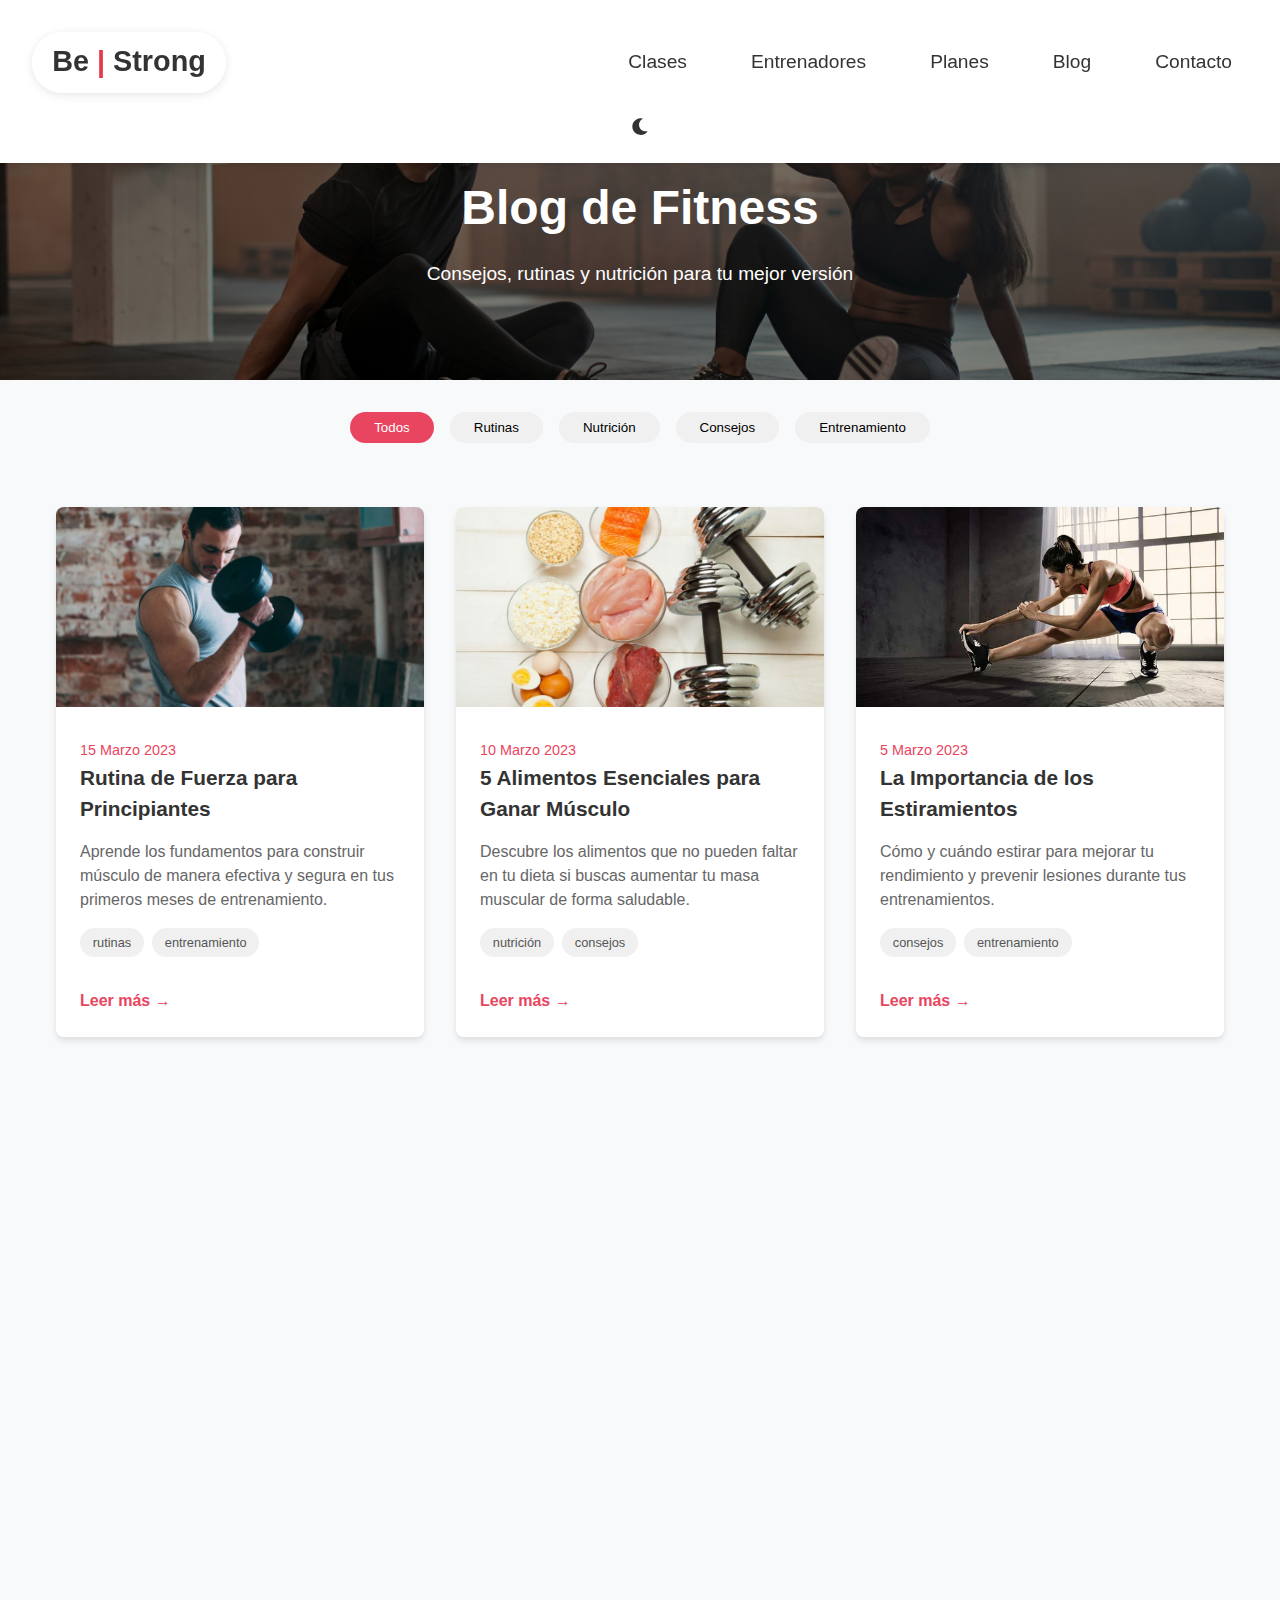
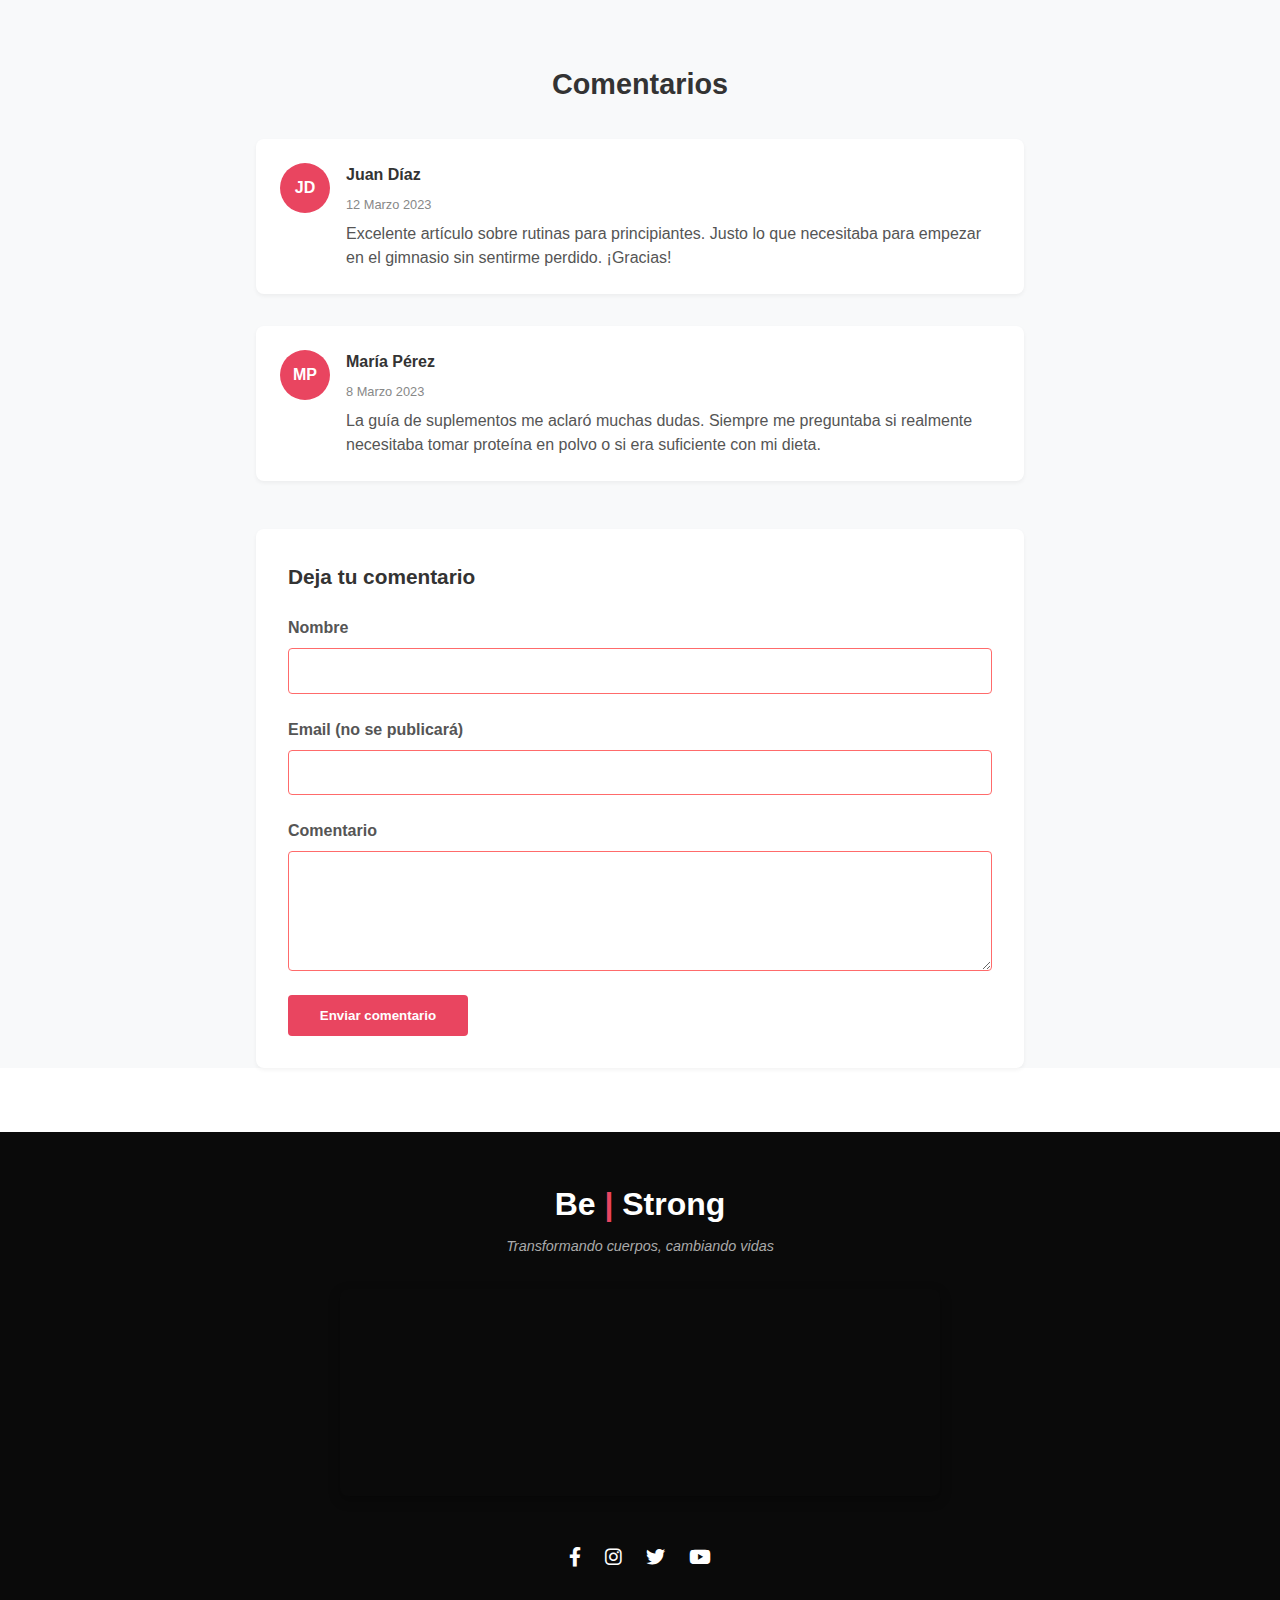
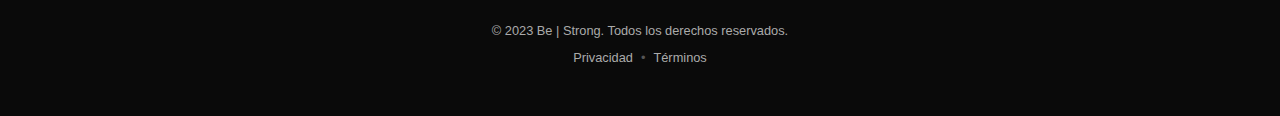
==== commit 02d1b88c: "modificando css, modificando footer y nav" ====
--- a/pages/blog.html
+++ b/pages/blog.html
@@ -15,10 +15,19 @@
     <header class="header">
       <nav class="navbar">
         <div class="container-logo">
-          <a href="../index.html" class="logo"
-            >Be <span class="logo-pipe">|</span> Strong</a
-          >
-        </div>
+          <a href="#" class="logo-minimal">
+            <span>Be</span>
+            <span class="logo-pipe">|</span>
+            <span>Strong</span>
+          </a>
+        </div>
+
+        <!-- boton hamburguesa -->
+
+        <button class="menu-toggle" aria-label="abrir menu">
+          <i class="fas fa-bars"></i>
+        </button>
+
         <div class="container-menu">
           <ul class="nav-list">
             <li><a href="/pages/clases.html">Clases</a></li>
@@ -29,6 +38,10 @@
           </ul>
         </div>
       </nav>
+      <!-- Botón de cambio de tema -->
+      <button class="theme-toggle" aria-label="Cambiar tema">
+        <i class="fas fa-moon"></i>
+      </button>
     </header>
 
     <!-- Main -->
@@ -240,96 +253,50 @@
     </main>
 
     <!-- Footer -->
-    <footer class="footer">
-      <div class="footer-container">
-        <!-- Columna 1: Newsletter -->
-        <div class="footer-column">
-          <h3 class="footer-title">Suscríbete a nuestro newsletter</h3>
-          <form class="newsletter-form">
-            <input
-              type="email"
-              placeholder="Tu correo electrónico"
-              required
-              class="newsletter-input"
-            />
-            <button type="submit" class="newsletter-button">Suscribirse</button>
-          </form>
-          <p class="footer-text">Recibe promociones y tips de entrenamiento.</p>
-        </div>
-
-        <!-- Columna 2: Redes Sociales -->
-        <div class="footer-column">
-          <h3 class="footer-title">Síguenos</h3>
-          <ul class="social-media">
-            <li>
-              <a
-                href="#"
-                class="social-link"
-                target="_blank"
-                aria-label="Facebook"
-              >
-                <i class="fab fa-facebook-f"></i> Facebook
-              </a>
-            </li>
-            <li>
-              <a
-                href="#"
-                class="social-link"
-                target="_blank"
-                aria-label="Instagram"
-              >
-                <i class="fab fa-instagram"></i> Instagram
-              </a>
-            </li>
-            <li>
-              <a
-                href="#"
-                class="social-link"
-                target="_blank"
-                aria-label="Twitter"
-              >
-                <i class="fab fa-twitter"></i> Twitter
-              </a>
-            </li>
-            <li>
-              <a
-                href="#"
-                class="social-link"
-                target="_blank"
-                aria-label="YouTube"
-              >
-                <i class="fab fa-youtube"></i> YouTube
-              </a>
-            </li>
-          </ul>
-        </div>
-
-        <!-- Columna 3: Mapa -->
-        <div class="footer-column">
-          <h3 class="footer-title">Visítanos</h3>
-          <div class="map-container">
-            <iframe
-              src="https://www.google.com/maps/embed?pb=!1m18!1m12!1m3!1d3284.016887889527!2d-58.383759!3d-34.603734!2m3!1f0!2f0!3f0!3m2!1i1024!2i768!4f13.1!3m3!1m2!1s0x0%3A0x0!2zMzTCsDM2JzEzLjQiUyA1OMKwMjMnMDEuNSJX!5e0!3m2!1sen!2sar!4v1620000000000!5m2!1sen!2sar"
-              width="100%"
-              height="200"
-              style="border: 0"
-              allowfullscreen=""
-              loading="lazy"
-              aria-label="Mapa de ubicación del gimnasio"
-            >
-            </iframe>
-          </div>
-        </div>
-      </div>
-
-      <!-- Copyright -->
-      <div class="footer-bottom">
-        <div class="container">
+    <footer class="footer-minimal">
+      <div class="footer-content">
+        <!-- Logo y eslogan -->
+        <div class="footer-brand">
+          <a href="../index.html" class="footer-logo"
+            >Be <span>|</span> Strong</a
+          >
+          <p class="footer-slogan">Transformando cuerpos, cambiando vidas</p>
+        </div>
+
+        <!-- Mapa -->
+        <div class="footer-map">
+          <iframe
+            src="https://www.google.com/maps/embed?pb=!1m18!1m12!1m3!1d3284.016887889527!2d-58.383759!3d-34.603734!2m3!1f0!2f0!3f0!3m2!1i1024!2i768!4f13.1!3m3!1m2!1s0x0%3A0x0!2zMzTCsDM2JzEzLjQiUyA1OMKwMjMnMDEuNSJX!5e0!3m2!1sen!2sar!4v1620000000000!5m2!1sen!2sar"
+            width="100%"
+            height="200"
+            style="border: 0"
+            allowfullscreen=""
+            loading="lazy"
+            aria-label="Mapa de ubicación del gimnasio"
+          >
+          </iframe>
+        </div>
+
+        <!-- Redes sociales minimalistas -->
+        <div class="footer-social">
+          <a href="#" aria-label="Facebook"
+            ><i class="fab fa-facebook-f"></i
+          ></a>
+          <a href="#" aria-label="Instagram"
+            ><i class="fab fa-instagram"></i
+          ></a>
+          <a href="#" aria-label="Twitter"><i class="fab fa-twitter"></i></a>
+          <a href="#" aria-label="YouTube"><i class="fab fa-youtube"></i></a>
+        </div>
+
+        <!-- Copyright y legal -->
+        <div class="footer-legal">
           <p>&copy; 2023 Be | Strong. Todos los derechos reservados.</p>
-          <ul class="footer-links">
-            <li><a href="#">Política de privacidad</a></li>
-            <li><a href="#">Términos y condiciones</a></li>
-          </ul>
+          <div class="legal-links">
+            <a href="#">Privacidad</a>
+            <span>•</span>
+            <a href="#">Términos</a>
+          </div>
         </div>
       </div>
     </footer>
--- a/assets/css/style.css
+++ b/assets/css/style.css
@@ -28,6 +28,17 @@
 
 /* nav */
 
+/* menu hamburguesa */
+
+.menu-toggle {
+  display: none; /* Ocultar por defecto */
+  background: none;
+  border: none;
+  color: #e63946;
+  cursor: pointer;
+  font-size: 1.5rem;
+}
+
 .navbar {
   display: flex;
   justify-content: space-between;
@@ -36,23 +47,49 @@
   margin: 0 auto;
 }
 
-.logo {
+.container-menu {
+  transition: all;
+}
+
+.logo-minimal {
   font-size: 1.8rem;
-  font-weight: bold;
+  font-weight: 700;
   color: #333;
   text-decoration: none;
-  font-family: Arial, sans-serif;
+  font-family: "Arial", sans-serif;
+  display: inline-flex;
+  align-items: center;
+  padding: 0.5rem 1.2rem;
+  background-color: rgba(255, 255, 255, 0.9);
+  border-radius: 50px;
+  box-shadow: 0 2px 10px rgba(0, 0, 0, 0.1);
+  backdrop-filter: blur(5px);
+  -webkit-backdrop-filter: blur(5px);
+  border: 1px solid rgba(255, 255, 255, 0.3);
+  transition: all 0.3s ease;
+}
+
+.logo-minimal span:not(.logo-pipe) {
+  position: relative;
+  top: -1px;
 }
 
 .logo-pipe {
-  color: #e63946; /* Color rojo para el símbolo | */
-  margin: 0 5px; /* Espaciado opcional */
-}
-
-.logo:hover .logo-pipe {
-  color: #c1121f; /* Color más oscuro al pasar el mouse */
-  transform: rotate(90deg); /* Efecto divertido opcional */
+  color: #e63946;
+  margin: 0 0.5rem;
+  font-weight: bold;
   transition: all 0.3s ease;
+}
+
+.logo-minimal:hover {
+  transform: translateY(-2px);
+  box-shadow: 0 4px 15px rgba(0, 0, 0, 0.15);
+  background-color: white;
+}
+
+.logo-minimal:hover .logo-pipe {
+  color: #c1121f;
+  transform: scale(1.3);
 }
 
 .nav-list {
@@ -74,6 +111,46 @@
 .nav-list li a:hover {
   background-color: #ff6b6b;
   transition: color 0.3s ease;
+}
+
+/* Estilos para celular */
+@media (max-width: 768px) {
+  .menu-toggle {
+    display: block; /* Mostrar solo en móviles */
+    z-index: 1001;
+  }
+
+  .container-menu {
+    position: fixed;
+    top: 0;
+    right: -100%;
+    width: 70%;
+    height: 100vh;
+    background: #2c3e50;
+    flex-direction: column;
+    padding: 5rem 2rem;
+    transition: all 0.5s ease;
+    z-index: 1000;
+  }
+
+  .container-menu.active {
+    right: 0;
+  }
+
+  .nav-list {
+    flex-direction: column;
+    gap: 2rem;
+  }
+
+  .nav-list li a {
+    color: white;
+    font-size: 1.2rem;
+  }
+
+  /* Evitar scroll cuando el menú está abierto */
+  body.menu-open {
+    overflow: hidden;
+  }
 }
 
 /* hero */
@@ -299,64 +376,106 @@
   }
 }
 
-/* contador */
-
-.counter-section {
-  background-color: #1a1a2e; /* Fondo oscuro para destacar */
-  padding: 4rem 0;
+/* Stats Section - Diseño Circular */
+.stats-section {
+  background-color: #f8f9fa;
+  padding: 5rem 1rem;
   text-align: center;
-  color: white;
-  margin-top: 4rem; /* Espacio entre secciones */
-}
-
-.counter-container {
+}
+
+.stats-container {
   display: grid;
-  grid-template-columns: repeat(4, 1fr);
-  gap: 2rem;
+  grid-template-columns: repeat(auto-fit, minmax(200px, 1fr));
+  gap: 3rem;
   max-width: 1200px;
   margin: 0 auto;
-  padding: 0 20px;
-}
-
-/* Estilos de cada contador */
-.counter {
-  padding: 1.5rem;
-}
-
-.counter-number {
-  display: block;
-  font-size: 3.5rem;
+}
+
+.stat-item {
+  display: flex;
+  flex-direction: column;
+  align-items: center;
+}
+
+.stat-circle {
+  width: 150px;
+  height: 150px;
+  border-radius: 50%;
+  background: white;
+  border: 8px solid #e94560;
+  display: flex;
+  align-items: center;
+  justify-content: center;
+  margin-bottom: 1.5rem;
+  box-shadow: 0 10px 30px rgba(233, 69, 96, 0.2);
+  position: relative;
+  overflow: hidden;
+}
+
+.stat-circle::before {
+  content: "";
+  position: absolute;
+  top: 0;
+  left: 0;
+  width: 100%;
+  height: 100%;
+  border: 8px solid #f0f0f0;
+  border-radius: 50%;
+  box-sizing: border-box;
+}
+
+.stat-number {
+  font-size: 2.5rem;
   font-weight: 700;
-  color: #e94560; /* Color destacado */
-  margin-bottom: 0.5rem;
-  animation: pulse 2s infinite; /* Efecto de pulso */
-}
-
-.counter-text {
-  font-size: 1.2rem;
-  opacity: 0.9;
-}
-
-/* Animación del número (Keyframes) */
-@keyframes pulse {
-  0% {
-    transform: scale(1);
-  }
-  50% {
-    transform: scale(1.1);
-  }
-  100% {
-    transform: scale(1);
-  }
+  color: #333;
+  z-index: 1;
+}
+
+.stat-label {
+  font-size: 1.1rem;
+  color: #555;
+  font-weight: 500;
+  max-width: 150px;
+  margin: 0;
+}
+
+/* Animación */
+@keyframes countUp {
+  from {
+    transform: translateY(20px);
+    opacity: 0;
+  }
+  to {
+    transform: translateY(0);
+    opacity: 1;
+  }
+}
+
+.stat-item.animated .stat-circle {
+  animation: countUp 0.8s ease-out forwards;
 }
 
 /* Responsive */
 @media (max-width: 768px) {
-  .counter-container {
+  .stats-container {
     grid-template-columns: repeat(2, 1fr);
-  }
-  .counter-number {
-    font-size: 2.5rem;
+    gap: 2rem;
+  }
+
+  .stat-circle {
+    width: 120px;
+    height: 120px;
+    border-width: 6px;
+  }
+
+  .stat-number {
+    font-size: 2rem;
+  }
+}
+
+@media (max-width: 480px) {
+  .stats-container {
+    grid-template-columns: 1fr;
   }
 }
 
@@ -448,155 +567,117 @@
   }
 }
 
-/* footer */
-.footer {
-  background-color: #1a1a2e;
-  color: white;
-  padding: 3rem 0 0;
+/* Footer */
+.footer-minimal {
+  background-color: #0a0a0a;
+  color: #ffffff;
+  padding: 3rem 1rem;
   font-family: "Arial", sans-serif;
-}
-
-.footer-container {
-  display: grid;
-  grid-template-columns: repeat(auto-fit, minmax(250px, 1fr));
-  gap: 2rem;
+  text-align: center;
+}
+
+.footer-content {
   max-width: 1200px;
   margin: 0 auto;
-  padding: 0 20px;
-}
-
-.footer-column {
-  margin-bottom: 2rem;
-}
-
-.footer-title {
-  font-size: 1.5rem;
-  margin-bottom: 1.5rem;
+  display: flex;
+  flex-direction: column;
+  align-items: center;
+  gap: 2rem;
+}
+
+.footer-brand {
+  display: flex;
+  flex-direction: column;
+  align-items: center;
+}
+
+.footer-logo {
+  color: #ffffff;
+  font-size: 2rem;
+  font-weight: bold;
+  text-decoration: none;
+  margin-bottom: 0.5rem;
+}
+
+.footer-logo span {
   color: #e94560;
-  position: relative;
-  padding-bottom: 10px;
-}
-
-.footer-title::after {
-  content: "";
-  position: absolute;
-  left: 0;
-  bottom: 0;
-  width: 50px;
-  height: 2px;
-  background: #e94560;
-}
-
-/* Newsletter */
-.newsletter-form {
-  display: flex;
-  gap: 10px;
-  margin-bottom: 1rem;
-}
-
-.newsletter-input {
-  flex: 1;
-  padding: 12px;
-  border: none;
-  border-radius: 4px;
-  font-size: 1rem;
-}
-
-.newsletter-button {
-  background-color: #e94560;
-  color: white;
-  border: none;
-  padding: 0 20px;
-  border-radius: 4px;
-  cursor: pointer;
-  transition: background 0.3s;
-}
-
-.newsletter-button:hover {
-  background-color: #c1121f;
-}
-
-.footer-text {
-  color: #aaa;
+}
+
+.footer-slogan {
+  color: #aaaaaa;
   font-size: 0.9rem;
-}
-
-/* Redes Sociales */
-.social-media {
-  list-style: none;
-  padding: 0;
-}
-
-.social-link {
-  color: white;
-  text-decoration: none;
-  display: flex;
-  align-items: center;
-  gap: 10px;
-  padding: 8px 0;
-  transition: color 0.3s;
-}
-
-.social-link:hover {
-  color: #e94560;
-}
-
-.social-link i {
-  font-size: 1.2rem;
-  width: 25px;
-}
-
-/* Mapa */
-.map-container {
+  font-style: italic;
+}
+
+.footer-map {
+  width: 100%;
+  max-width: 600px;
   border-radius: 8px;
   overflow: hidden;
-  box-shadow: 0 4px 8px rgba(0, 0, 0, 0.2);
-}
-
-/* Footer inferior */
-.footer-bottom {
-  background-color: #0d0d1a;
-  padding: 1.5rem 0;
-  margin-top: 2rem;
-}
-
-.footer-bottom .container {
-  max-width: 1200px;
-  margin: 0 auto;
-  padding: 0 20px;
-  display: flex;
-  justify-content: space-between;
-  align-items: center;
-  flex-wrap: wrap;
-  gap: 1rem;
-}
-
-.footer-links {
+  box-shadow: 0 4px 12px rgba(0, 0, 0, 0.3);
+}
+
+.footer-social {
   display: flex;
   gap: 1.5rem;
-  list-style: none;
-  padding: 0;
-}
-
-.footer-links a {
-  color: #aaa;
+  margin: 1rem 0;
+}
+
+.footer-social a {
+  color: #ffffff;
+  font-size: 1.2rem;
+  transition: color 0.3s;
+}
+
+.footer-social a:hover {
+  color: #e94560;
+}
+
+.footer-legal {
+  display: flex;
+  flex-direction: column;
+  gap: 0.5rem;
+}
+
+.footer-legal p {
+  color: #aaaaaa;
+  font-size: 0.8rem;
+  margin: 0;
+}
+
+.legal-links {
+  display: flex;
+  justify-content: center;
+  gap: 0.5rem;
+  font-size: 0.8rem;
+}
+
+.legal-links a {
+  color: #aaaaaa;
   text-decoration: none;
   transition: color 0.3s;
 }
 
-.footer-links a:hover {
-  color: white;
+.legal-links a:hover {
+  color: #ffffff;
+}
+
+.legal-links span {
+  color: #555555;
 }
 
 /* Responsive */
 @media (max-width: 768px) {
-  .newsletter-form {
-    flex-direction: column;
-  }
-
-  .footer-bottom .container {
-    flex-direction: column;
-    text-align: center;
+  .footer-content {
+    gap: 1.5rem;
+  }
+
+  .footer-social {
+    gap: 1rem;
+  }
+
+  .footer-map {
+    max-width: 100%;
   }
 }
 
@@ -862,6 +943,7 @@
   width: 100%;
   border-collapse: collapse;
   margin: 0 auto;
+  color: #333;
 }
 
 .schedule-table th,
@@ -1637,7 +1719,7 @@
 
 .plan-card h2 {
   font-size: 1.5rem;
-  color: #333;
+  color: #134576;
 }
 
 .plan-card .price {
@@ -1677,6 +1759,7 @@
   position: relative;
   cursor: help;
   border-bottom: 1px dotted #888;
+  color: #333;
 }
 
 .tooltip::after {
@@ -1970,3 +2053,44 @@
     grid-column: span 2;
   }
 }
+
+/* Modo oscuro  */
+/* Botón de cambio de tema */
+.theme-toggle {
+  background: none;
+  border: none;
+  color: #333;
+  font-size: 1.2rem;
+  cursor: pointer;
+  padding: 0.5rem;
+  margin-left: auto;
+  transition: all 0.3s ease;
+}
+
+/* Estilos para modo oscuro */
+body.dark-mode {
+  background-color: #121212;
+  color: #f5f5f5;
+}
+
+body.dark-mode .header {
+  background-color: #1a1a1a;
+  box-shadow: 0 2px 5px rgba(0, 0, 0, 0.3);
+}
+
+body.dark-mode .logo {
+  color: #f5f5f5;
+}
+
+body.dark-mode .nav-list a {
+  color: #f5f5f5;
+}
+
+body.dark-mode .nav-list li a:hover {
+  background-color: #e63946;
+  color: white;
+}
+
+body.dark-mode .theme-toggle {
+  color: #f5f5f5;
+}
